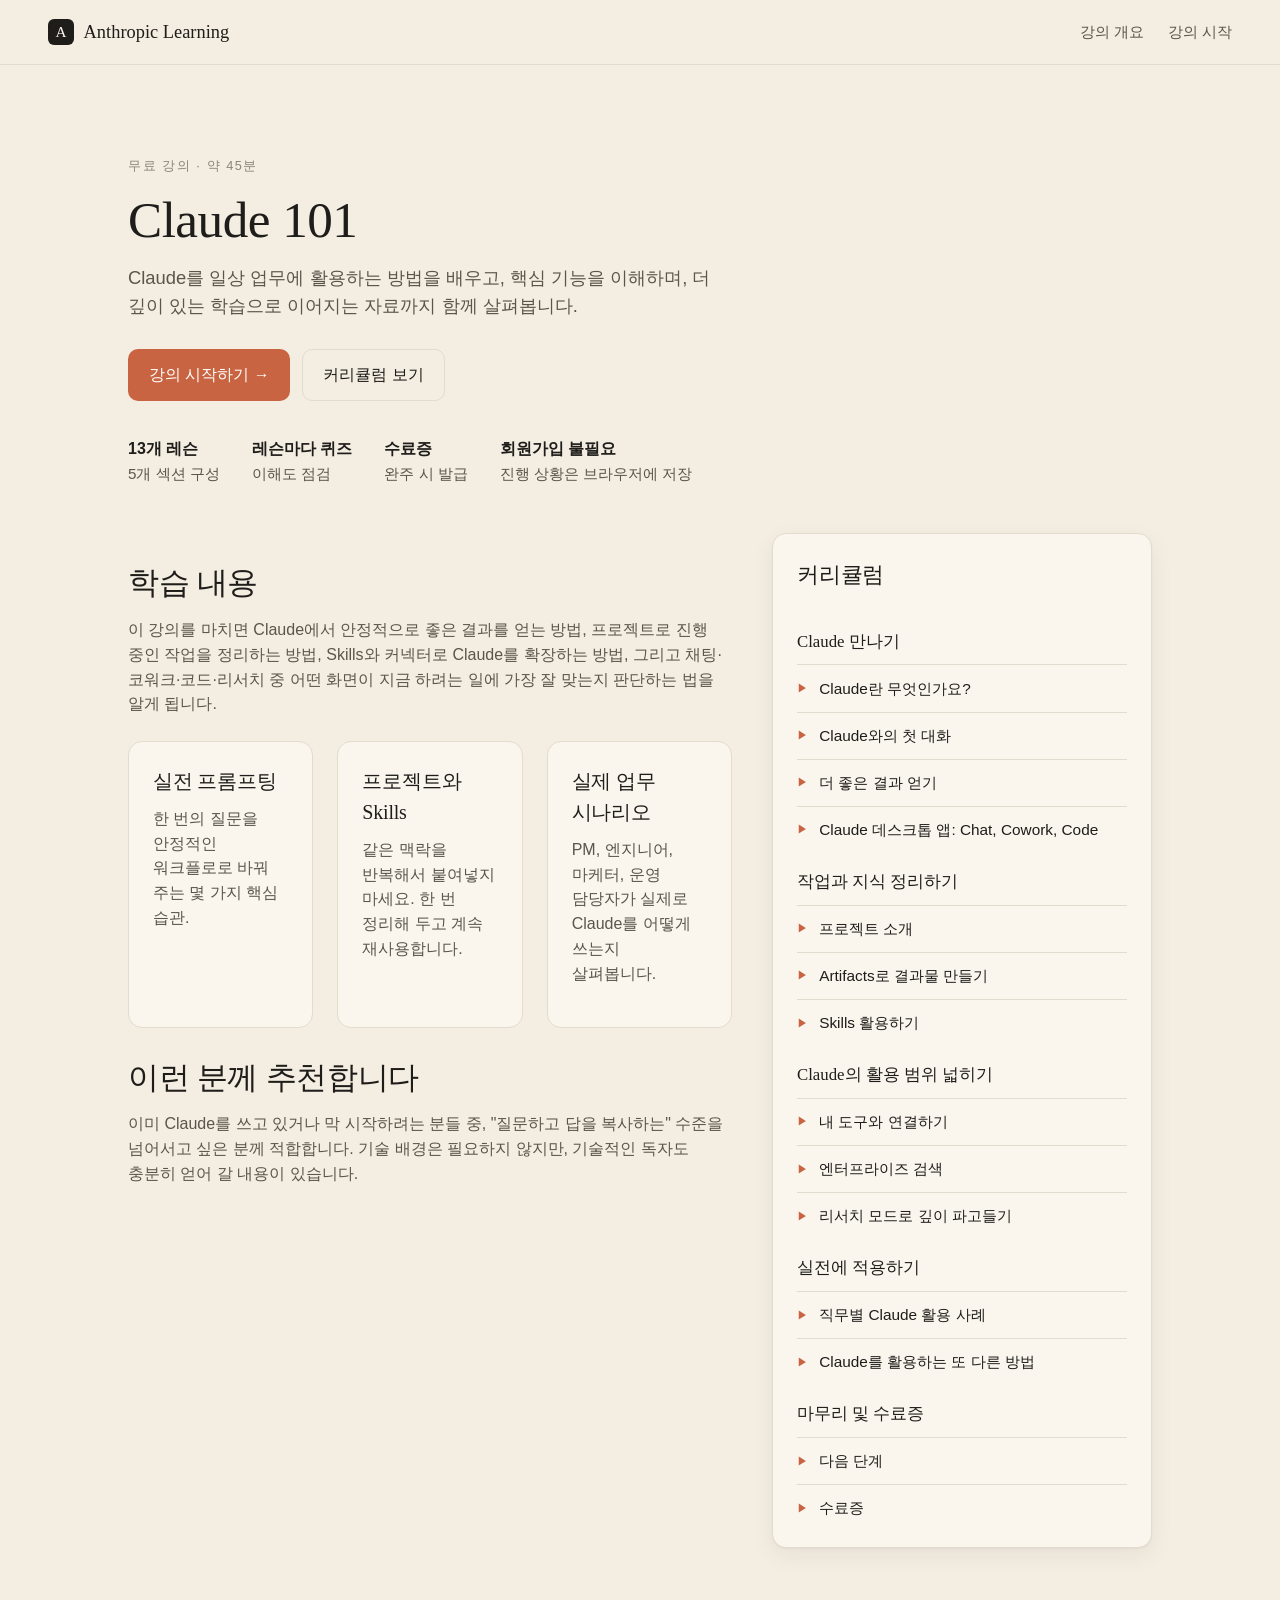
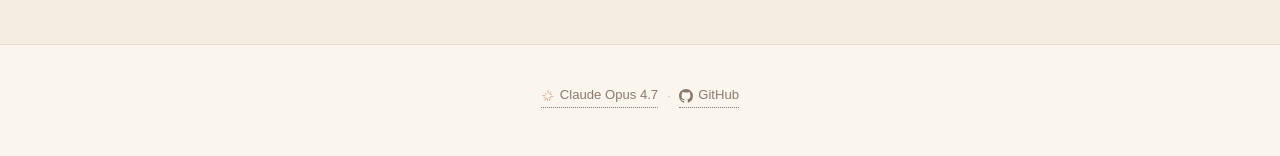
==== index.html @ cd1fbd29 "Initial commit: Claude 101 Korean course site A static, self-paced Korean introduction to using Clau" ====
<!doctype html>
<html lang="ko">
<head>
  <meta charset="utf-8" />
  <meta name="viewport" content="width=device-width, initial-scale=1" />
  <title>Claude 101 — Claude와 일하는 법 배우기</title>
  <meta name="description" content="Claude를 일상 업무에 활용하는 법을 배우는 무료 입문 강의. 핵심 기능을 익히고, 프로젝트로 지식을 정리하고, 한 단계 더 나아간 워크플로를 만나 보세요." />
  <link rel="stylesheet" href="css/styles.css" />
</head>
<body>
  <header class="nav">
    <a class="brand" href="index.html">
      <span class="brand-mark">A</span>
      <span>Anthropic Learning</span>
    </a>
    <nav class="nav-links">
      <a href="index.html">강의 개요</a>
      <a href="course.html">강의 시작</a>
    </nav>
  </header>

  <main class="container">
    <section class="hero">
      <span class="eyebrow">무료 강의 · 약 45분</span>
      <h1>Claude 101</h1>
      <p class="lead">Claude를 일상 업무에 활용하는 방법을 배우고, 핵심 기능을 이해하며, 더 깊이 있는 학습으로 이어지는 자료까지 함께 살펴봅니다.</p>
      <div class="cta-row">
        <a class="btn btn-accent" href="course.html">강의 시작하기 →</a>
        <a class="btn btn-ghost" href="#curriculum">커리큘럼 보기</a>
      </div>
      <div class="meta">
        <div><strong>13개 레슨</strong>5개 섹션 구성</div>
        <div><strong>레슨마다 퀴즈</strong>이해도 점검</div>
        <div><strong>수료증</strong>완주 시 발급</div>
        <div><strong>회원가입 불필요</strong>진행 상황은 브라우저에 저장</div>
      </div>
    </section>

    <section class="landing-grid" id="curriculum">
      <div>
        <h2>학습 내용</h2>
        <p>이 강의를 마치면 Claude에서 안정적으로 좋은 결과를 얻는 방법, 프로젝트로 진행 중인 작업을 정리하는 방법, Skills와 커넥터로 Claude를 확장하는 방법, 그리고 채팅·코워크·코드·리서치 중 어떤 화면이 지금 하려는 일에 가장 잘 맞는지 판단하는 법을 알게 됩니다.</p>

        <div class="feature-grid">
          <div class="feature">
            <h3>실전 프롬프팅</h3>
            <p>한 번의 질문을 안정적인 워크플로로 바꿔 주는 몇 가지 핵심 습관.</p>
          </div>
          <div class="feature">
            <h3>프로젝트와 Skills</h3>
            <p>같은 맥락을 반복해서 붙여넣지 마세요. 한 번 정리해 두고 계속 재사용합니다.</p>
          </div>
          <div class="feature">
            <h3>실제 업무 시나리오</h3>
            <p>PM, 엔지니어, 마케터, 운영 담당자가 실제로 Claude를 어떻게 쓰는지 살펴봅니다.</p>
          </div>
        </div>

        <h2>이런 분께 추천합니다</h2>
        <p>이미 Claude를 쓰고 있거나 막 시작하려는 분들 중, "질문하고 답을 복사하는" 수준을 넘어서고 싶은 분께 적합합니다. 기술 배경은 필요하지 않지만, 기술적인 독자도 충분히 얻어 갈 내용이 있습니다.</p>
      </div>

      <aside>
        <div class="curriculum-card" id="curriculum-card">
          <h3 class="card-title">커리큘럼</h3>
          <!-- js/landing.js에서 채워집니다 -->
        </div>
      </aside>
    </section>
  </main>

  <footer>
    <div class="foot-mini">
      <a href="https://www.anthropic.com/news/claude-opus-4-7" target="_blank" rel="noopener" aria-label="Claude Opus 4.7 발표 페이지">
        <svg width="14" height="14" viewBox="0 0 100 100" fill="#cc785c" aria-hidden="true">
          <g>
            <rect x="48" y="6" width="4" height="24" rx="2"/>
            <rect x="48" y="14" width="4" height="18" rx="2" transform="rotate(33 50 50)"/>
            <rect x="48" y="20" width="4" height="14" rx="2" transform="rotate(62 50 50)"/>
            <rect x="48" y="10" width="4" height="22" rx="2" transform="rotate(95 50 50)"/>
            <rect x="48" y="22" width="4" height="14" rx="2" transform="rotate(125 50 50)"/>
            <rect x="48" y="12" width="4" height="20" rx="2" transform="rotate(158 50 50)"/>
            <rect x="48" y="16" width="4" height="18" rx="2" transform="rotate(190 50 50)"/>
            <rect x="48" y="10" width="4" height="22" rx="2" transform="rotate(218 50 50)"/>
            <rect x="48" y="14" width="4" height="18" rx="2" transform="rotate(248 50 50)"/>
            <rect x="48" y="8" width="4" height="22" rx="2" transform="rotate(278 50 50)"/>
            <rect x="48" y="22" width="4" height="14" rx="2" transform="rotate(310 50 50)"/>
          </g>
        </svg>
        Claude Opus 4.7
      </a>
      <span class="sep">·</span>
      <a href="https://github.com/tchung1970/claude-101" target="_blank" rel="noopener" aria-label="GitHub 저장소">
        <svg width="14" height="14" viewBox="0 0 16 16" fill="currentColor" aria-hidden="true">
          <path d="M8 0C3.58 0 0 3.58 0 8c0 3.54 2.29 6.53 5.47 7.59.4.07.55-.17.55-.38 0-.19-.01-.82-.01-1.49-2.01.37-2.53-.49-2.69-.94-.09-.23-.48-.94-.82-1.13-.28-.15-.68-.52-.01-.53.63-.01 1.08.58 1.23.82.72 1.21 1.87.87 2.33.66.07-.52.28-.87.51-1.07-1.78-.2-3.64-.89-3.64-3.95 0-.87.31-1.59.82-2.15-.08-.2-.36-1.02.08-2.12 0 0 .67-.21 2.2.82.64-.18 1.32-.27 2-.27.68 0 1.36.09 2 .27 1.53-1.04 2.2-.82 2.2-.82.44 1.1.16 1.92.08 2.12.51.56.82 1.27.82 2.15 0 3.07-1.87 3.75-3.65 3.95.29.25.54.73.54 1.48 0 1.07-.01 1.93-.01 2.2 0 .21.15.46.55.38A8.012 8.012 0 0 0 16 8c0-4.42-3.58-8-8-8z"/>
        </svg>
        GitHub
      </a>
    </div>
  </footer>

  <script src="js/curriculum.js"></script>
  <script src="js/landing.js"></script>
</body>
</html>
---- css/styles.css ----
/* ---------- Design tokens ---------- */
:root {
  --bg: #f3ede2;
  --bg-elev: #faf6ee;
  --ink: #1f1d1a;
  --ink-soft: #5b554c;
  --ink-mute: #8a847a;
  --rule: #e2dccf;
  --accent: #c96442;
  --accent-ink: #ffffff;
  --accent-soft: #f1d9ce;
  --ok: #4f7a3d;
  --shadow: 0 1px 2px rgba(31, 29, 26, 0.04), 0 8px 24px rgba(31, 29, 26, 0.06);
  --radius: 14px;
  --serif: "Tiempos Headline", "Cormorant Garamond", Georgia, "Apple SD Gothic Neo", "Noto Serif KR", "Times New Roman", serif;
  --sans: -apple-system, BlinkMacSystemFont, "Apple SD Gothic Neo", "Pretendard", "Noto Sans KR", "Inter", "Segoe UI", "Malgun Gothic", Roboto, Helvetica, Arial, sans-serif;
}

/* Tighten line-height slightly for Korean text — hangul renders taller than Latin */
:lang(ko) { word-break: keep-all; line-break: strict; }

/* ---------- Reset / base ---------- */
*, *::before, *::after { box-sizing: border-box; }
html, body { margin: 0; padding: 0; }
body {
  background: var(--bg);
  color: var(--ink);
  font-family: var(--sans);
  font-size: 16px;
  line-height: 1.55;
  -webkit-font-smoothing: antialiased;
  -moz-osx-font-smoothing: grayscale;
}
a { color: var(--accent); text-decoration: none; }
a:hover { text-decoration: underline; }
img { max-width: 100%; display: block; }
button { font-family: inherit; cursor: pointer; }

h1, h2, h3, h4 { font-family: var(--serif); font-weight: 500; color: var(--ink); letter-spacing: -0.01em; }
h1 { font-size: clamp(2.2rem, 4vw, 3.4rem); line-height: 1.1; margin: 0 0 1rem; }
h2 { font-size: clamp(1.6rem, 2.4vw, 2.1rem); line-height: 1.2; margin: 2rem 0 1rem; }
h3 { font-size: 1.25rem; margin: 1.5rem 0 0.6rem; }
p  { margin: 0 0 1rem; color: var(--ink-soft); }

/* ---------- Top nav ---------- */
.nav {
  display: flex; align-items: center; justify-content: space-between;
  padding: 1.1rem clamp(1.25rem, 4vw, 3rem);
  border-bottom: 1px solid var(--rule);
  background: var(--bg);
  position: sticky; top: 0; z-index: 20;
}
.nav .brand {
  display: flex; align-items: center; gap: 0.6rem;
  font-family: var(--serif); font-size: 1.15rem; color: var(--ink);
}
.nav .brand-mark {
  width: 26px; height: 26px; border-radius: 6px;
  background: var(--ink); color: var(--bg-elev);
  display: grid; place-items: center; font-family: var(--serif); font-size: 0.95rem;
}
.nav .nav-links { display: flex; gap: 1.5rem; align-items: center; }
.nav .nav-links a { color: var(--ink-soft); font-size: 0.95rem; }
.nav .nav-links a:hover { color: var(--ink); text-decoration: none; }

/* ---------- Container ---------- */
.container { max-width: 1120px; margin: 0 auto; padding: 0 clamp(1.25rem, 4vw, 3rem); }
.container-narrow { max-width: 760px; margin: 0 auto; padding: 0 clamp(1.25rem, 4vw, 3rem); }

/* ---------- Buttons ---------- */
.btn {
  display: inline-flex; align-items: center; gap: 0.45rem;
  padding: 0.8rem 1.25rem; border-radius: 10px;
  border: 1px solid transparent;
  font-size: 0.98rem; font-weight: 500;
  transition: transform 0.05s ease, background 0.15s ease, border-color 0.15s ease;
}
.btn:active { transform: translateY(1px); }
.btn-primary { background: var(--ink); color: var(--bg-elev); }
.btn-primary:hover { background: #2a2722; text-decoration: none; }
.btn-ghost { background: transparent; color: var(--ink); border-color: var(--rule); }
.btn-ghost:hover { background: var(--bg-elev); text-decoration: none; }
.btn-accent { background: var(--accent); color: var(--accent-ink); }
.btn-accent:hover { background: #b3573a; text-decoration: none; }
.btn[disabled] { opacity: 0.5; cursor: not-allowed; }

/* ---------- Landing: hero ---------- */
.hero { padding: clamp(3rem, 7vw, 5.5rem) 0 clamp(2rem, 4vw, 3rem); }
.hero .eyebrow {
  display: inline-block; font-size: 0.8rem; letter-spacing: 0.12em; text-transform: uppercase;
  color: var(--ink-mute); margin-bottom: 1rem;
}
.hero p.lead { font-size: 1.15rem; color: var(--ink-soft); max-width: 60ch; margin-bottom: 1.75rem; }
.hero .cta-row { display: flex; gap: 0.75rem; flex-wrap: wrap; }
.hero .meta {
  display: flex; gap: 2rem; flex-wrap: wrap; margin-top: 2.25rem;
  color: var(--ink-soft); font-size: 0.95rem;
}
.hero .meta strong { color: var(--ink); font-weight: 600; display: block; font-size: 1rem; }

/* ---------- Landing: two-column ---------- */
.landing-grid {
  display: grid; gap: 2.5rem;
  grid-template-columns: 1fr;
  padding-bottom: 4rem;
}
@media (min-width: 900px) {
  .landing-grid { grid-template-columns: 1fr 380px; align-items: start; }
}

/* ---------- Curriculum card (matches screenshot) ---------- */
.curriculum-card {
  background: var(--bg-elev);
  border: 1px solid var(--rule);
  border-radius: var(--radius);
  box-shadow: var(--shadow);
  padding: 1.5rem 1.5rem 1rem;
}
.curriculum-card h3.card-title {
  font-family: var(--serif); font-size: 1.4rem; margin: 0 0 1.25rem; color: var(--ink);
}
.curriculum-card .section-title {
  font-family: var(--serif); font-weight: 500;
  font-size: 1.05rem; color: var(--ink);
  padding: 1rem 0 0.6rem;
}
.curriculum-card ul { list-style: none; padding: 0; margin: 0; }
.curriculum-card li a {
  display: flex; align-items: center; gap: 0.7rem;
  padding: 0.7rem 0; color: var(--ink); font-size: 0.96rem;
  border-top: 1px solid var(--rule);
}
.curriculum-card li:first-child a { border-top: 1px solid var(--rule); }
.curriculum-card li a:hover { color: var(--accent); text-decoration: none; }
.curriculum-card li a .play {
  color: var(--accent); font-size: 0.7rem; line-height: 1;
}

/* ---------- Sections ---------- */
.section { padding: 3rem 0; border-top: 1px solid var(--rule); }
.section h2 { margin-top: 0; }
.feature-grid {
  display: grid; gap: 1.5rem; grid-template-columns: 1fr;
  margin-top: 1.5rem;
}
@media (min-width: 720px) { .feature-grid { grid-template-columns: repeat(3, 1fr); } }
.feature {
  background: var(--bg-elev); border: 1px solid var(--rule);
  border-radius: var(--radius); padding: 1.5rem;
}
.feature h3 { margin-top: 0; }

/* ---------- Footer (matches ai-terms style) ---------- */
footer {
  padding: 40px 0 48px;
  border-top: 1px solid var(--rule);
  background: var(--bg-elev);
  margin-top: 32px;
}
footer .foot-mini {
  text-align: center;
  color: rgba(61, 40, 23, 0.6);
  font-size: 0.82rem;
  display: flex;
  align-items: center;
  justify-content: center;
  gap: 0.55rem;
  flex-wrap: wrap;
}
footer .foot-mini a {
  color: inherit;
  text-decoration: none;
  display: inline-flex;
  align-items: center;
  gap: 0.3rem;
  border-bottom: 1px dotted currentColor;
  padding-bottom: 1px;
  transition: color 0.15s ease;
}
footer .foot-mini a:hover { color: var(--accent); }
footer .foot-mini .sep { opacity: 0.5; }
footer .foot-mini svg { display: block; }

/* ---------- Course player layout ---------- */
.player {
  display: grid; grid-template-columns: 1fr;
  min-height: calc(100vh - 64px);
}
@media (min-width: 960px) {
  .player { grid-template-columns: 320px 1fr; }
}
.sidebar {
  background: var(--bg-elev);
  border-right: 1px solid var(--rule);
  padding: 1.5rem 1.25rem;
  max-height: calc(100vh - 64px);
  overflow-y: auto;
  position: sticky; top: 64px;
}
.sidebar h2 { font-size: 1.25rem; margin: 0 0 0.5rem; }
.progress {
  height: 6px; background: var(--rule); border-radius: 99px; overflow: hidden;
  margin: 0.5rem 0 1.25rem;
}
.progress > span { display: block; height: 100%; background: var(--accent); width: 0; transition: width 0.4s ease; }
.progress-text { font-size: 0.85rem; color: var(--ink-mute); margin-bottom: 1rem; }

.sidebar .section-title {
  font-family: var(--serif); font-size: 0.98rem; color: var(--ink);
  padding: 0.8rem 0 0.4rem; margin-top: 0.6rem;
  border-top: 1px solid var(--rule);
}
.sidebar .section-title:first-of-type { border-top: 0; margin-top: 0; }
.sidebar ul { list-style: none; padding: 0; margin: 0 0 0.5rem; }
.sidebar li button {
  width: 100%; text-align: left;
  background: transparent; border: 0; padding: 0.55rem 0.6rem;
  border-radius: 8px; color: var(--ink-soft); font-size: 0.93rem;
  display: flex; align-items: center; gap: 0.6rem;
}
.sidebar li button:hover { background: var(--bg); color: var(--ink); }
.sidebar li button.active { background: var(--accent-soft); color: var(--ink); font-weight: 500; }
.sidebar li button .check {
  width: 16px; height: 16px; border-radius: 50%;
  border: 1.5px solid var(--ink-mute);
  display: grid; place-items: center; font-size: 10px; color: transparent;
  flex-shrink: 0;
}
.sidebar li button.done .check { background: var(--ok); border-color: var(--ok); color: white; }
.sidebar li button.active .check { border-color: var(--accent); }

/* ---------- Lesson content ---------- */
.lesson { padding: clamp(1.5rem, 4vw, 3rem) clamp(1.25rem, 4vw, 3rem); max-width: 820px; }
.lesson .crumb { color: var(--ink-mute); font-size: 0.85rem; letter-spacing: 0.04em; text-transform: uppercase; margin-bottom: 0.5rem; }
.lesson h1 { font-size: clamp(1.8rem, 3vw, 2.5rem); margin-bottom: 1.5rem; }
.lesson .body p, .lesson .body li { color: var(--ink-soft); font-size: 1.02rem; }
.lesson .body ul, .lesson .body ol { padding-left: 1.25rem; }
.lesson .body li { margin-bottom: 0.4rem; }
.lesson .body strong { color: var(--ink); }
.lesson .body blockquote {
  border-left: 3px solid var(--accent);
  padding: 0.25rem 0 0.25rem 1rem; margin: 1.25rem 0;
  color: var(--ink); background: var(--bg-elev);
  border-radius: 0 8px 8px 0;
}
.lesson .body code {
  background: var(--bg-elev); border: 1px solid var(--rule);
  padding: 0.1rem 0.35rem; border-radius: 4px; font-size: 0.92em;
}
.callout {
  background: var(--bg-elev); border: 1px solid var(--rule);
  border-radius: 10px; padding: 1rem 1.25rem; margin: 1.5rem 0;
}
.callout strong { color: var(--ink); }

/* ---------- Quiz ---------- */
.quiz {
  background: var(--bg-elev); border: 1px solid var(--rule);
  border-radius: var(--radius); padding: 1.5rem; margin: 2rem 0 1rem;
}
.quiz h3 { margin-top: 0; }
.quiz .q { margin-bottom: 1.25rem; }
.quiz .q p { color: var(--ink); font-weight: 500; margin-bottom: 0.5rem; }
.quiz label {
  display: flex; align-items: flex-start; gap: 0.6rem;
  padding: 0.55rem 0.7rem; border-radius: 8px; cursor: pointer;
  border: 1px solid transparent;
}
.quiz label:hover { background: var(--bg); }
.quiz label input { margin-top: 0.25rem; }
.quiz label.correct { background: rgba(79, 122, 61, 0.12); border-color: var(--ok); }
.quiz label.incorrect { background: rgba(201, 100, 66, 0.12); border-color: var(--accent); }
.quiz .feedback { margin-top: 0.5rem; font-size: 0.92rem; color: var(--ink-soft); display: none; }
.quiz .feedback.show { display: block; }

.lesson-footer {
  display: flex; justify-content: space-between; align-items: center;
  margin-top: 2rem; padding-top: 1.5rem; border-top: 1px solid var(--rule); gap: 0.75rem;
}

/* ---------- Certificate ---------- */
.cert {
  background: var(--bg-elev); border: 1px solid var(--rule);
  border-radius: var(--radius); padding: 3rem 2rem;
  text-align: center; box-shadow: var(--shadow);
  margin: 2rem 0;
}
.cert .seal {
  width: 80px; height: 80px; border-radius: 50%;
  background: var(--ink); color: var(--bg-elev);
  display: grid; place-items: center; margin: 0 auto 1.25rem;
  font-family: var(--serif); font-size: 1.5rem;
}
.cert h1 { font-size: 2.2rem; margin-bottom: 0.5rem; }
.cert .recipient { font-family: var(--serif); font-size: 1.6rem; color: var(--ink); margin: 1rem 0; }
.cert .meta-line { color: var(--ink-mute); font-size: 0.9rem; }
.cert.locked { opacity: 0.55; }

/* ---------- Utility ---------- */
.row { display: flex; gap: 0.75rem; align-items: center; flex-wrap: wrap; }
.muted { color: var(--ink-mute); }
.spacer { height: 1.5rem; }
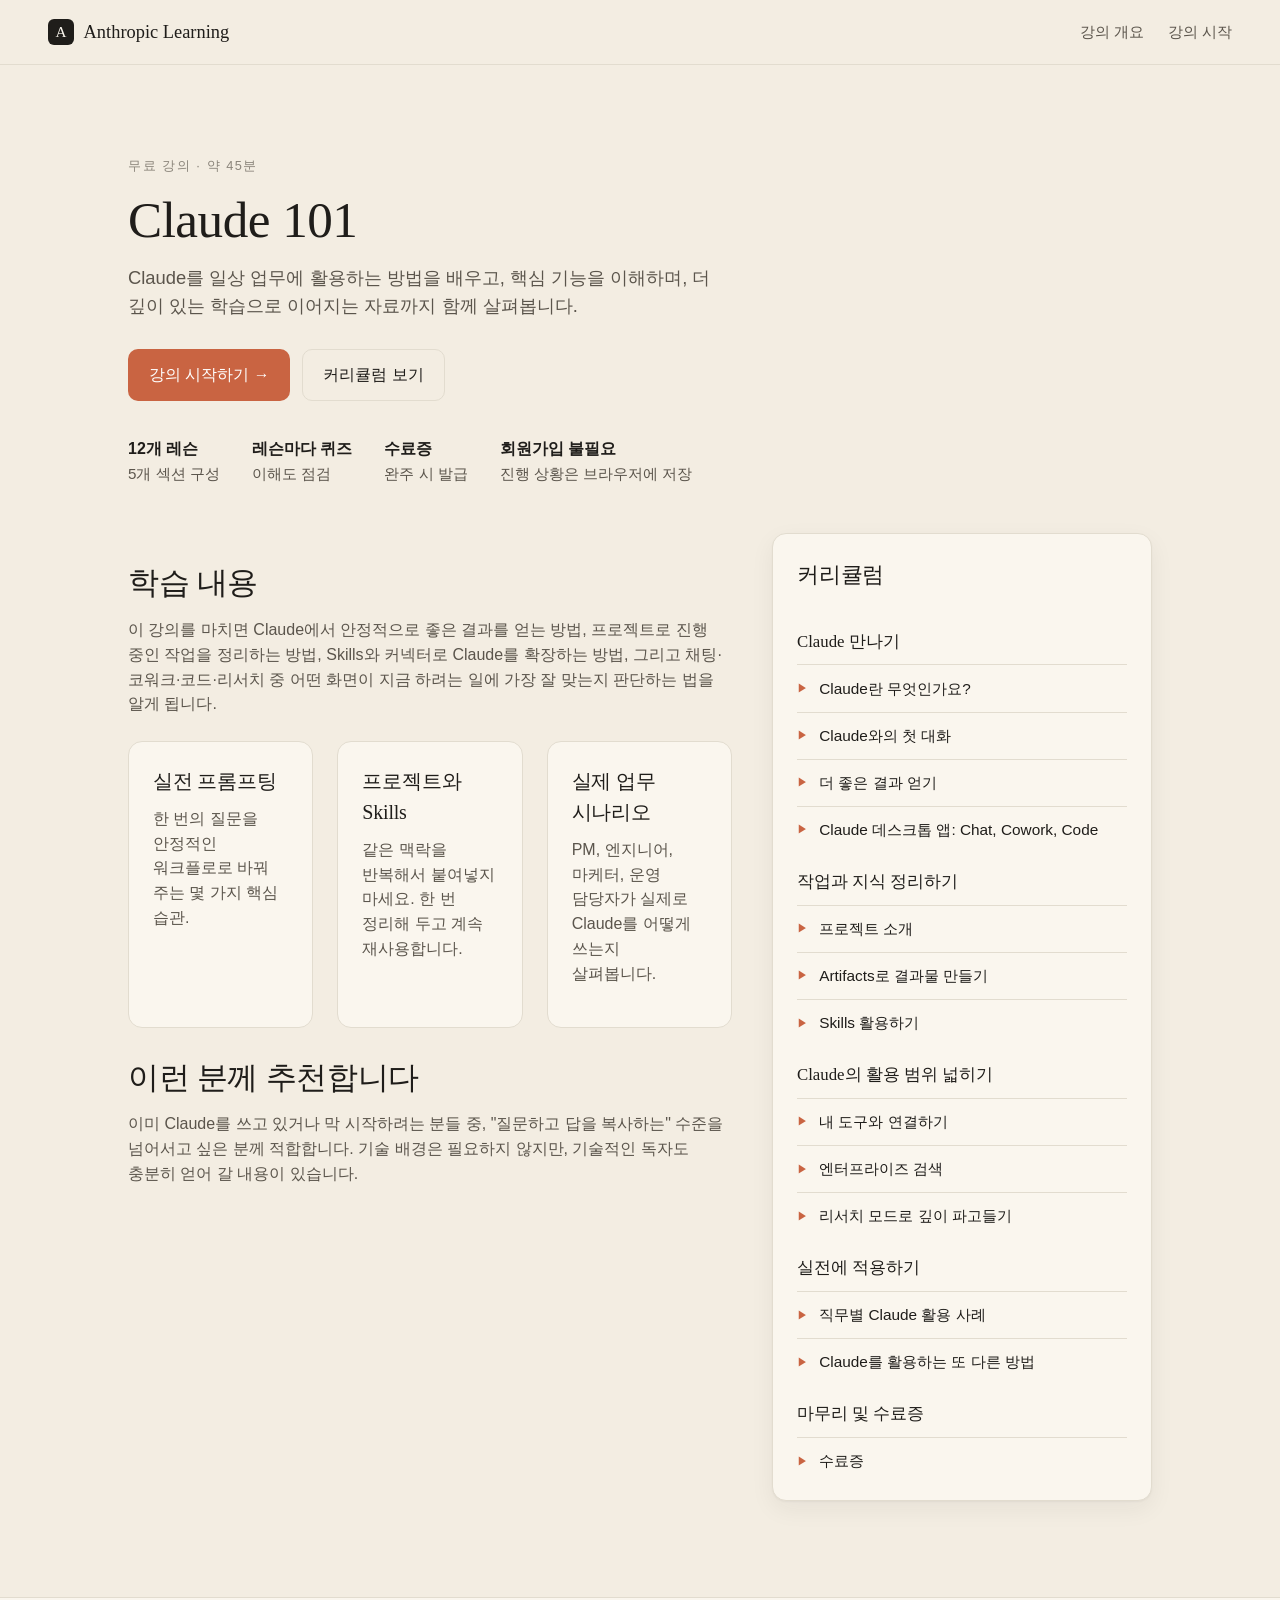
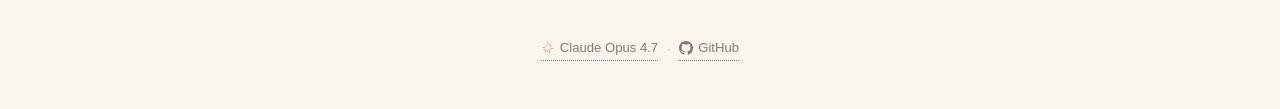
==== commit bd25f773: "fix: report 12 lessons, not 13 — exclude certificate from count The sidebar showed "13개 레슨 중 0개 완료" " ====
--- a/index.html
+++ b/index.html
@@ -29,7 +29,7 @@
         <a class="btn btn-ghost" href="#curriculum">커리큘럼 보기</a>
       </div>
       <div class="meta">
-        <div><strong>13개 레슨</strong>5개 섹션 구성</div>
+        <div><strong>12개 레슨</strong>5개 섹션 구성</div>
         <div><strong>레슨마다 퀴즈</strong>이해도 점검</div>
         <div><strong>수료증</strong>완주 시 발급</div>
         <div><strong>회원가입 불필요</strong>진행 상황은 브라우저에 저장</div>
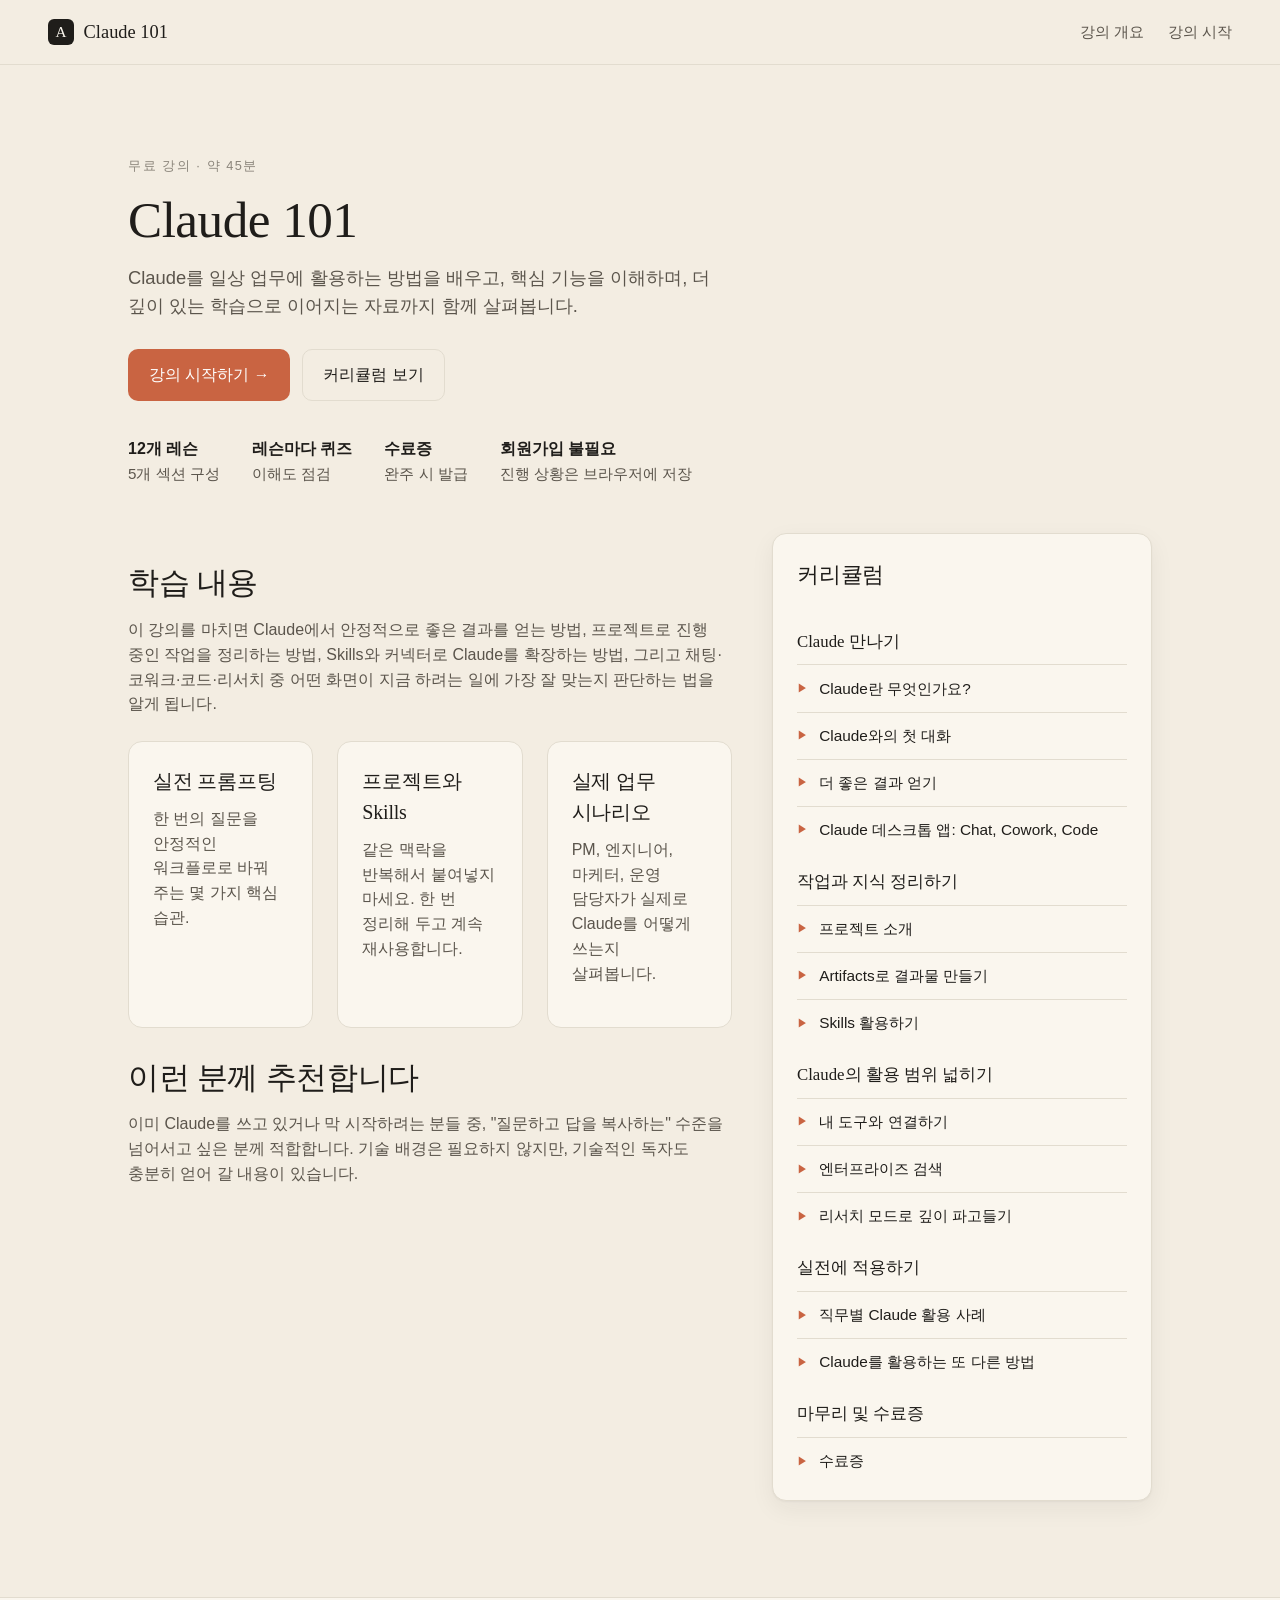
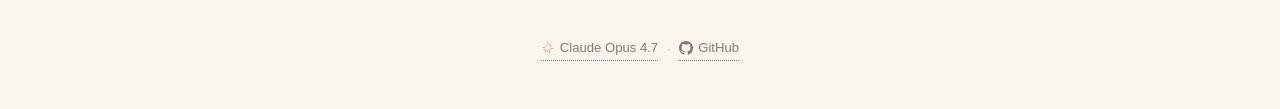
==== commit 69f9f691: "ui: rename nav brand to "Claude 101" The site IS Claude 101 — having the nav say "Anthropic Learning" ====
--- a/index.html
+++ b/index.html
@@ -11,7 +11,7 @@
   <header class="nav">
     <a class="brand" href="index.html">
       <span class="brand-mark">A</span>
-      <span>Anthropic Learning</span>
+      <span>Claude 101</span>
     </a>
     <nav class="nav-links">
       <a href="index.html">강의 개요</a>
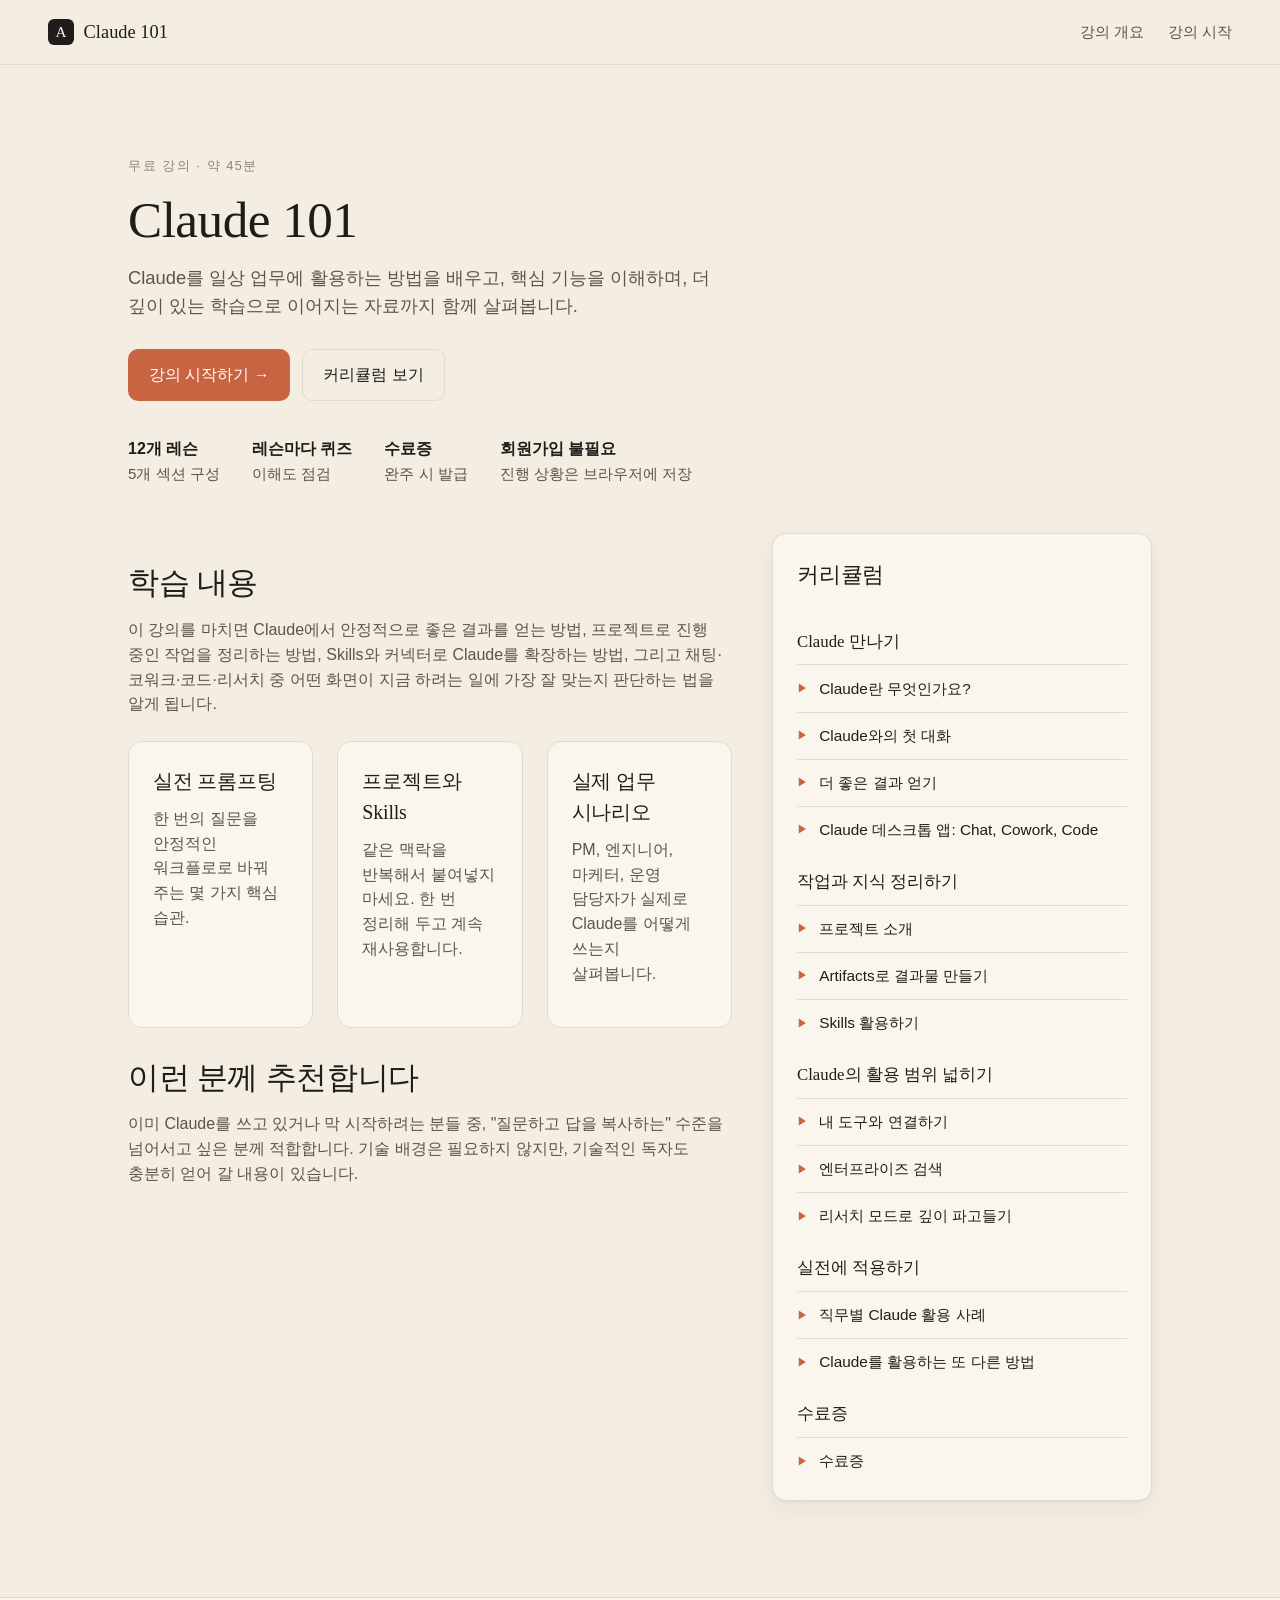
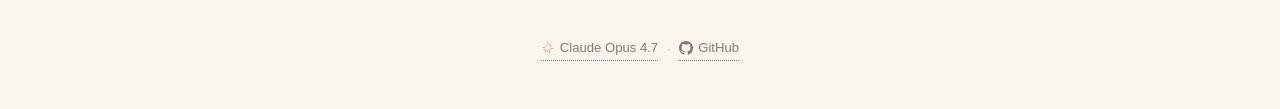
==== commit 1e83d560: "feat: add og.png social preview image + meta tags Add a 1200×630 OG preview image so Threads / X / i" ====
--- a/index.html
+++ b/index.html
@@ -3,8 +3,20 @@
 <head>
   <meta charset="utf-8" />
   <meta name="viewport" content="width=device-width, initial-scale=1" />
-  <title>Claude 101 — Claude와 일하는 법 배우기</title>
+  <title>Claude 101 — Claude 사용법을 한국어로 배우는 무료 강의</title>
   <meta name="description" content="Claude를 일상 업무에 활용하는 법을 배우는 무료 입문 강의. 핵심 기능을 익히고, 프로젝트로 지식을 정리하고, 한 단계 더 나아간 워크플로를 만나 보세요." />
+  <meta property="og:title" content="Claude 101 — Claude 사용법을 한국어로 배우는 무료 강의" />
+  <meta property="og:description" content="기본 사용법부터 프로젝트, Skills, 워크플로까지 한 번에 정리했습니다. 12개 레슨과 퀴즈, 수료증까지." />
+  <meta property="og:type" content="website" />
+  <meta property="og:url" content="https://ai.tchung.org/claude-101/" />
+  <meta property="og:image" content="https://ai.tchung.org/claude-101/og.png" />
+  <meta property="og:image:width" content="1200" />
+  <meta property="og:image:height" content="630" />
+  <meta property="og:image:alt" content="Claude 101 — Claude 사용법을 한국어로 스스로 익히는 강의" />
+  <meta name="twitter:card" content="summary_large_image" />
+  <meta name="twitter:title" content="Claude 101 — Claude 사용법을 한국어로 배우는 무료 강의" />
+  <meta name="twitter:description" content="기본 사용법부터 프로젝트, Skills, 워크플로까지 한 번에 정리했습니다." />
+  <meta name="twitter:image" content="https://ai.tchung.org/claude-101/og.png" />
   <link rel="stylesheet" href="css/styles.css" />
 </head>
 <body>
